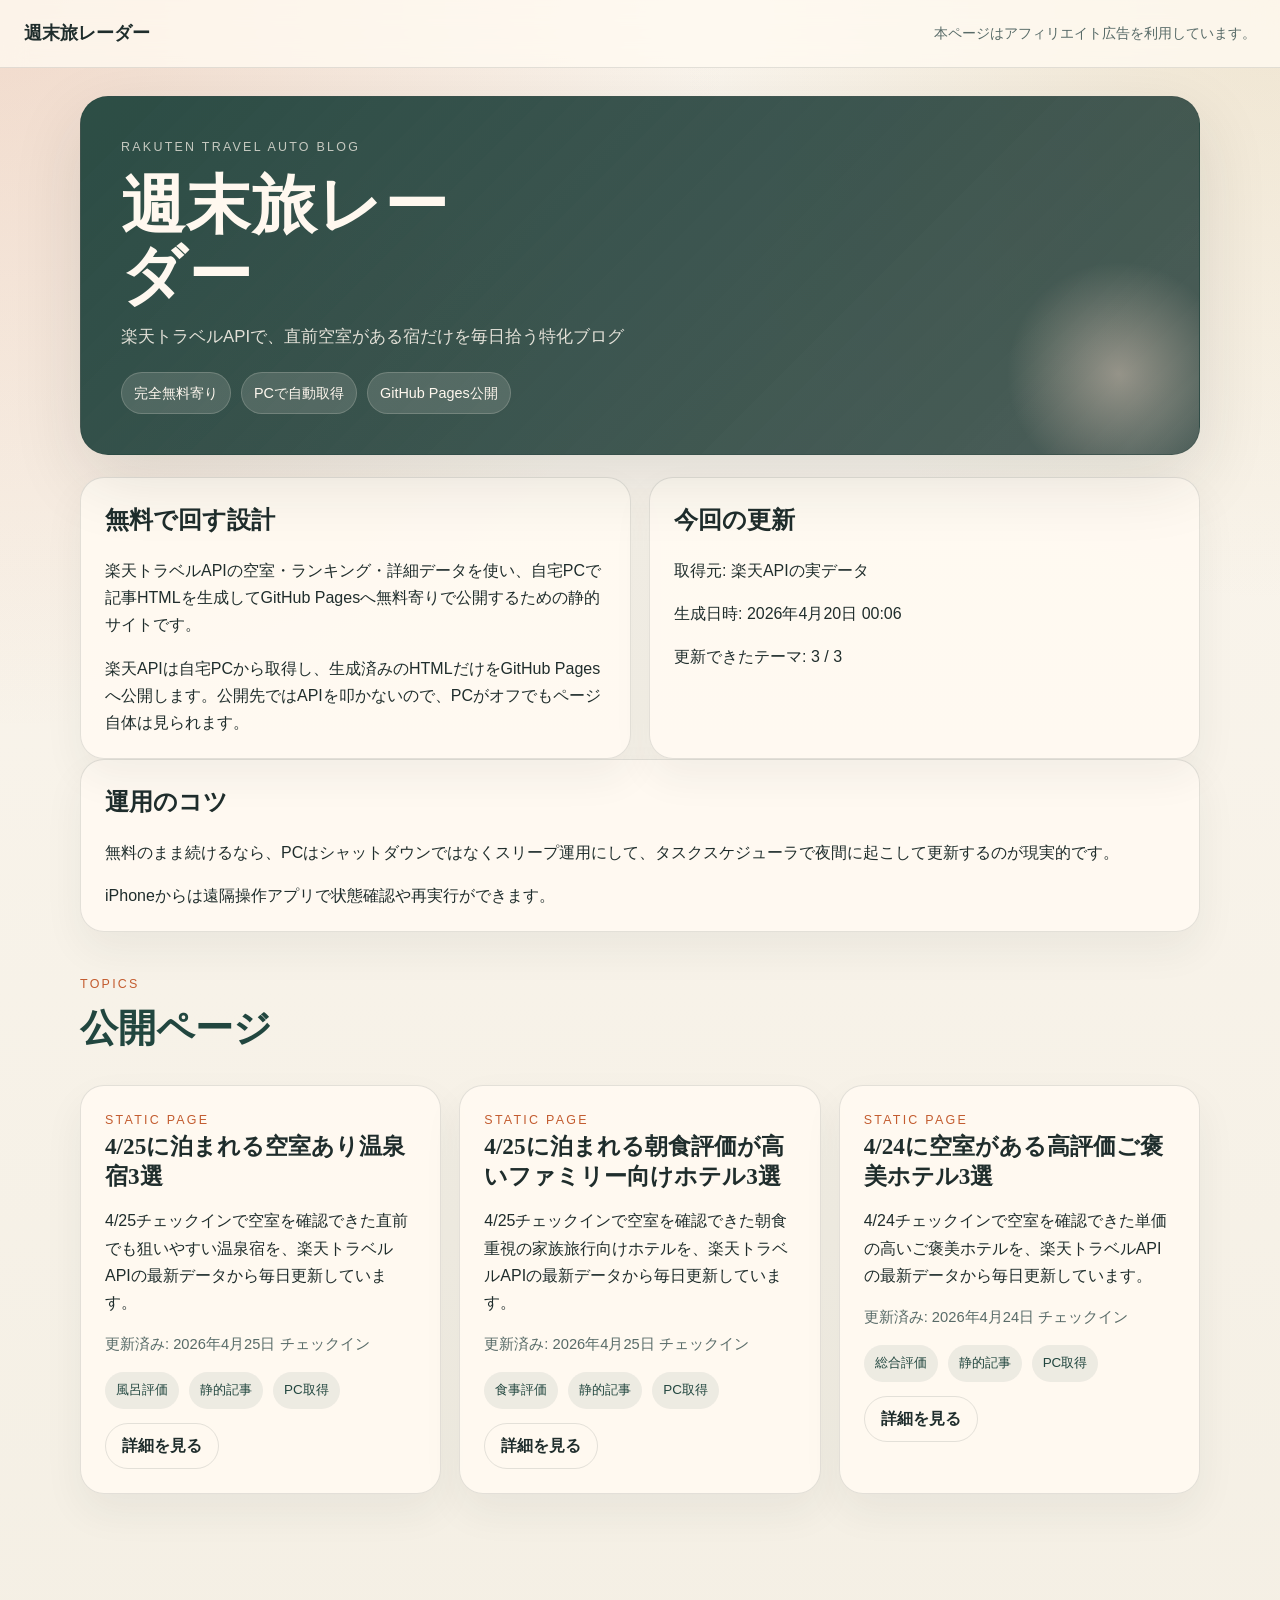
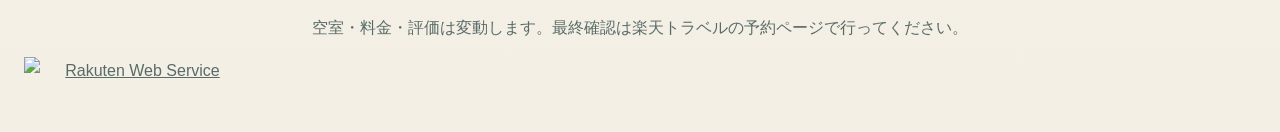
==== site/index.html @ e002a0a0 "Update travel site (2026-04-20 00:06 JST)" ====
<!DOCTYPE html>
<html lang="ja">
<head>
  <meta charset="utf-8"/>
  <meta name="viewport" content="width=device-width, initial-scale=1"/>
  <title>週末旅レーダー</title>
  <meta name="description" content="楽天トラベルAPIの空室・ランキング・詳細データを使い、自宅PCで記事HTMLを生成してGitHub Pagesへ無料寄りで公開するための静的サイトです。"/>
  <link rel="canonical" href="https://choritomo.github.io/rakuten-travel/"/>
  <link rel="stylesheet" href="assets/site.css"/>
</head>
<body>
  <header class="topbar">
    <a class="home-link" href="./">週末旅レーダー</a>
    <p>本ページはアフィリエイト広告を利用しています。</p>
  </header>
  
<main class="shell">
  
  <section class="hero">
    <p class="eyebrow">Rakuten Travel Auto Blog</p>
    <h1>週末旅レーダー</h1>
    <p class="hero-copy">楽天トラベルAPIで、直前空室がある宿だけを毎日拾う特化ブログ</p>
    <div class="hero-meta">
      
      <span>完全無料寄り</span>
      <span>PCで自動取得</span>
      <span>GitHub Pages公開</span>
    
    </div>
  </section>
  <section class="info-grid">
    <article class="panel">
      <h2>無料で回す設計</h2>
      <p>楽天トラベルAPIの空室・ランキング・詳細データを使い、自宅PCで記事HTMLを生成してGitHub Pagesへ無料寄りで公開するための静的サイトです。</p>
      <p>楽天APIは自宅PCから取得し、生成済みのHTMLだけをGitHub Pagesへ公開します。公開先ではAPIを叩かないので、PCがオフでもページ自体は見られます。</p>
    </article>
    <article class="panel">
      <h2>今回の更新</h2>
      <p>取得元: 楽天APIの実データ</p>
      <p>生成日時: 2026年4月20日 00:06</p>
      <p>更新できたテーマ: 3 / 3</p>
    </article>
  </section>
  <section class="panel">
    <h2>運用のコツ</h2>
    <p>無料のまま続けるなら、PCはシャットダウンではなくスリープ運用にして、タスクスケジューラで夜間に起こして更新するのが現実的です。</p>
    <p>iPhoneからは遠隔操作アプリで状態確認や再実行ができます。</p>
  </section>
  <section class="section-head">
    <div>
      <p class="eyebrow">Topics</p>
      <h2>公開ページ</h2>
    </div>
  </section>
  <section class="card-grid">
    
<article class="article-card">
  <p class="eyebrow">Static Page</p>
  <h3><a href="posts/last-minute-onsen/">4/25に泊まれる空室あり温泉宿3選</a></h3>
  <p>4/25チェックインで空室を確認できた直前でも狙いやすい温泉宿を、楽天トラベルAPIの最新データから毎日更新しています。</p>
  <p class="muted-note">更新済み: 2026年4月25日 チェックイン</p>
  <div class="topic-pills">
    <span>風呂評価</span><span>静的記事</span><span>PC取得</span>
  </div>
  <a class="ghost-link" href="posts/last-minute-onsen/">詳細を見る</a>
</article>


<article class="article-card">
  <p class="eyebrow">Static Page</p>
  <h3><a href="posts/family-breakfast/">4/25に泊まれる朝食評価が高いファミリー向けホテル3選</a></h3>
  <p>4/25チェックインで空室を確認できた朝食重視の家族旅行向けホテルを、楽天トラベルAPIの最新データから毎日更新しています。</p>
  <p class="muted-note">更新済み: 2026年4月25日 チェックイン</p>
  <div class="topic-pills">
    <span>食事評価</span><span>静的記事</span><span>PC取得</span>
  </div>
  <a class="ghost-link" href="posts/family-breakfast/">詳細を見る</a>
</article>


<article class="article-card">
  <p class="eyebrow">Static Page</p>
  <h3><a href="posts/premium-getaway/">4/24に空室がある高評価ご褒美ホテル3選</a></h3>
  <p>4/24チェックインで空室を確認できた単価の高いご褒美ホテルを、楽天トラベルAPIの最新データから毎日更新しています。</p>
  <p class="muted-note">更新済み: 2026年4月24日 チェックイン</p>
  <div class="topic-pills">
    <span>総合評価</span><span>静的記事</span><span>PC取得</span>
  </div>
  <a class="ghost-link" href="posts/premium-getaway/">詳細を見る</a>
</article>

  </section>
</main>

  <footer class="footer">
    <p>空室・料金・評価は変動します。最終確認は楽天トラベルの予約ページで行ってください。</p>
    <div class="credit"><a href="https://webservice.rakuten.co.jp/" target="_blank"><img src="https://webservice.rakuten.co.jp/img/credit/200709/credit_22121.gif" border="0" alt="Rakuten Web Service Center" title="Rakuten Web Service Center" width="221" height="21"/></a></div>
  </footer>
</body>
</html>
---- site/assets/site.css ----
:root {
  --bg: #f4efe4;
  --paper: rgba(255, 250, 241, 0.92);
  --ink: #1f2d2c;
  --muted: #586b68;
  --line: rgba(31, 45, 44, 0.12);
  --accent: #c35c2f;
  --accent-soft: #f4d9c7;
  --deep: #21463f;
  --gold: #bc9b53;
  --shadow: 0 24px 70px rgba(31, 45, 44, 0.12);
}

* {
  box-sizing: border-box;
}

html {
  scroll-behavior: smooth;
}

body {
  margin: 0;
  color: var(--ink);
  background:
    radial-gradient(circle at top left, rgba(195, 92, 47, 0.18), transparent 34%),
    radial-gradient(circle at top right, rgba(188, 155, 83, 0.18), transparent 28%),
    linear-gradient(180deg, #fbf6ee 0%, var(--bg) 100%);
  font-family: "BIZ UDPGothic", "Hiragino Sans", "Yu Gothic", sans-serif;
  line-height: 1.7;
}

a {
  color: inherit;
}

img {
  display: block;
  max-width: 100%;
}

.topbar {
  display: flex;
  justify-content: space-between;
  gap: 16px;
  align-items: center;
  padding: 18px 24px;
  border-bottom: 1px solid var(--line);
  background: rgba(255, 250, 241, 0.78);
  backdrop-filter: blur(12px);
  position: sticky;
  top: 0;
  z-index: 20;
}

.topbar p {
  margin: 0;
  color: var(--muted);
  font-size: 0.9rem;
}

.home-link {
  font-family: "Yu Mincho", "Hiragino Mincho ProN", "BIZ UDPMincho", serif;
  font-size: 1.15rem;
  font-weight: 700;
  text-decoration: none;
}

.shell {
  width: min(1120px, calc(100% - 32px));
  margin: 0 auto;
  padding: 28px 0 72px;
}

.hero {
  position: relative;
  overflow: hidden;
  padding: 40px;
  border: 1px solid rgba(31, 45, 44, 0.08);
  border-radius: 28px;
  background:
    linear-gradient(135deg, rgba(33, 70, 63, 0.95), rgba(27, 52, 49, 0.78)),
    linear-gradient(135deg, rgba(195, 92, 47, 0.18), transparent);
  color: #fff8ef;
  box-shadow: var(--shadow);
}

.hero::after {
  content: "";
  position: absolute;
  inset: auto -40px -40px auto;
  width: 240px;
  height: 240px;
  border-radius: 999px;
  background: radial-gradient(circle, rgba(244, 217, 199, 0.45), transparent 66%);
}

.hero.compact {
  padding: 32px 36px;
}

.hero h1 {
  margin: 12px 0 12px;
  max-width: 11ch;
  font-family: "Yu Mincho", "Hiragino Mincho ProN", "BIZ UDPMincho", serif;
  font-size: clamp(2.2rem, 5vw, 4.3rem);
  line-height: 1.1;
  letter-spacing: 0.02em;
}

.hero.compact h1 {
  max-width: 16ch;
  font-size: clamp(1.9rem, 4vw, 3.2rem);
}

.hero-copy {
  max-width: 56rem;
  margin: 0;
  color: rgba(255, 248, 239, 0.86);
  font-size: 1.05rem;
}

.eyebrow {
  margin: 0;
  color: rgba(255, 248, 239, 0.72);
  letter-spacing: 0.18em;
  text-transform: uppercase;
  font-size: 0.78rem;
}

.hero-meta,
.badge-row {
  display: flex;
  flex-wrap: wrap;
  gap: 10px;
  margin-top: 20px;
}

.hero-meta span,
.metric-badge {
  display: inline-flex;
  align-items: center;
  gap: 8px;
  padding: 8px 12px;
  border-radius: 999px;
  font-size: 0.9rem;
  background: rgba(255, 248, 239, 0.14);
  border: 1px solid rgba(255, 248, 239, 0.18);
}

.info-grid {
  display: grid;
  grid-template-columns: repeat(2, minmax(0, 1fr));
  gap: 18px;
  margin-top: 22px;
}

.panel,
.article-card,
.hotel-card {
  border: 1px solid var(--line);
  border-radius: 24px;
  background: var(--paper);
  box-shadow: 0 18px 40px rgba(31, 45, 44, 0.06);
}

.panel {
  padding: 22px 24px;
}

.error-card {
  border-color: rgba(195, 92, 47, 0.28);
  background: linear-gradient(180deg, rgba(255, 244, 238, 0.96), rgba(255, 250, 241, 0.96));
}

.error-detail {
  margin-top: 12px;
  padding: 12px 14px;
  border-radius: 16px;
  background: rgba(195, 92, 47, 0.08);
  color: #7f3417;
  font-weight: 700;
}

.error-list {
  margin: 14px 0 0;
  padding-left: 1.2rem;
  color: var(--muted);
}

.error-hint {
  margin-top: 14px;
  color: var(--muted);
  font-size: 0.95rem;
}

.panel h2,
.section-head h2,
.hotel-content h3,
.article-card h3 {
  margin: 0 0 8px;
  font-family: "Yu Mincho", "Hiragino Mincho ProN", "BIZ UDPMincho", serif;
}

.panel p:last-child,
.article-card p:last-child,
.hotel-content p:last-child {
  margin-bottom: 0;
}

.section-head {
  display: flex;
  align-items: end;
  justify-content: space-between;
  gap: 20px;
  margin-top: 42px;
  margin-bottom: 16px;
}

.section-head .eyebrow {
  color: var(--accent);
}

.section-head h2 {
  color: var(--deep);
  font-size: clamp(1.7rem, 3vw, 2.4rem);
}

.card-grid {
  display: grid;
  grid-template-columns: repeat(3, minmax(0, 1fr));
  gap: 18px;
}

.article-card {
  padding: 24px;
}

.article-card .eyebrow {
  color: var(--accent);
}

.article-card h3 {
  font-size: 1.45rem;
  line-height: 1.3;
}

.article-card a {
  text-decoration: none;
}

.ghost-link,
.primary-link {
  display: inline-flex;
  align-items: center;
  justify-content: center;
  min-height: 46px;
  border-radius: 999px;
  text-decoration: none;
  font-weight: 700;
}

.ghost-link {
  margin-top: 14px;
  padding: 0 16px;
  border: 1px solid var(--line);
}

.primary-link {
  margin-top: 18px;
  padding: 0 18px;
  background: linear-gradient(135deg, var(--accent), #da845c);
  color: #fffaf2;
}

.mini-list {
  color: var(--muted);
}

.topic-pills {
  display: flex;
  flex-wrap: wrap;
  gap: 10px;
  margin-top: 12px;
}

.topic-pills span {
  display: inline-flex;
  align-items: center;
  padding: 7px 11px;
  border-radius: 999px;
  background: rgba(33, 70, 63, 0.08);
  color: var(--deep);
  font-size: 0.84rem;
}

.hotel-list {
  display: grid;
  gap: 20px;
}

.hotel-card {
  display: grid;
  grid-template-columns: minmax(220px, 320px) 1fr;
  overflow: hidden;
}

.hotel-media {
  position: relative;
  min-height: 220px;
  background: linear-gradient(180deg, rgba(33, 70, 63, 0.16), rgba(195, 92, 47, 0.08));
}

.hotel-media img,
.image-fallback {
  width: 100%;
  height: 100%;
  object-fit: cover;
}

.image-fallback {
  display: grid;
  place-items: center;
  color: var(--muted);
  background:
    linear-gradient(135deg, rgba(188, 155, 83, 0.18), rgba(33, 70, 63, 0.12)),
    repeating-linear-gradient(
      135deg,
      transparent 0,
      transparent 14px,
      rgba(31, 45, 44, 0.04) 14px,
      rgba(31, 45, 44, 0.04) 28px
    );
}

.rank-badge {
  position: absolute;
  top: 16px;
  left: 16px;
  z-index: 1;
  padding: 8px 14px;
  border-radius: 999px;
  background: rgba(255, 250, 241, 0.92);
  color: var(--deep);
  font-weight: 700;
  box-shadow: 0 8px 20px rgba(31, 45, 44, 0.12);
}

.hotel-content {
  padding: 26px 26px 28px;
}

.hotel-content .eyebrow {
  color: var(--accent);
}

.selection-reason {
  margin: 16px 0 10px;
  color: var(--deep);
  font-weight: 700;
}

.hotel-meta p {
  color: var(--muted);
}

.footer {
  padding: 32px 24px 54px;
  text-align: center;
  color: var(--muted);
}

.credit {
  margin-top: 14px;
}

.top-banner {
  margin-bottom: 18px;
  padding: 14px 16px;
  border-radius: 18px;
  background: rgba(33, 70, 63, 0.08);
  border: 1px solid rgba(33, 70, 63, 0.12);
}

.top-banner.warning {
  background: rgba(195, 92, 47, 0.12);
  border-color: rgba(195, 92, 47, 0.2);
}

.notes {
  margin: 0;
  padding-left: 20px;
}

.setup-list ol {
  padding-left: 20px;
}

.status-stack {
  display: grid;
  gap: 10px;
}

.status-stack p {
  margin: 0;
}

.muted-note {
  color: var(--muted);
  font-size: 0.92rem;
}

.loading-card h3 {
  margin-top: 0;
}

@media (max-width: 900px) {
  .info-grid,
  .card-grid,
  .hotel-card {
    grid-template-columns: 1fr;
  }

  .hero {
    padding: 30px 24px;
  }

  .hero h1 {
    max-width: none;
  }

  .topbar {
    flex-direction: column;
    align-items: flex-start;
  }
}

@media (max-width: 640px) {
  .shell {
    width: min(100% - 20px, 1120px);
    padding-bottom: 56px;
  }

  .hotel-content,
  .panel,
  .article-card {
    padding: 20px;
  }

  .hero-meta span,
  .metric-badge {
    font-size: 0.82rem;
  }
}
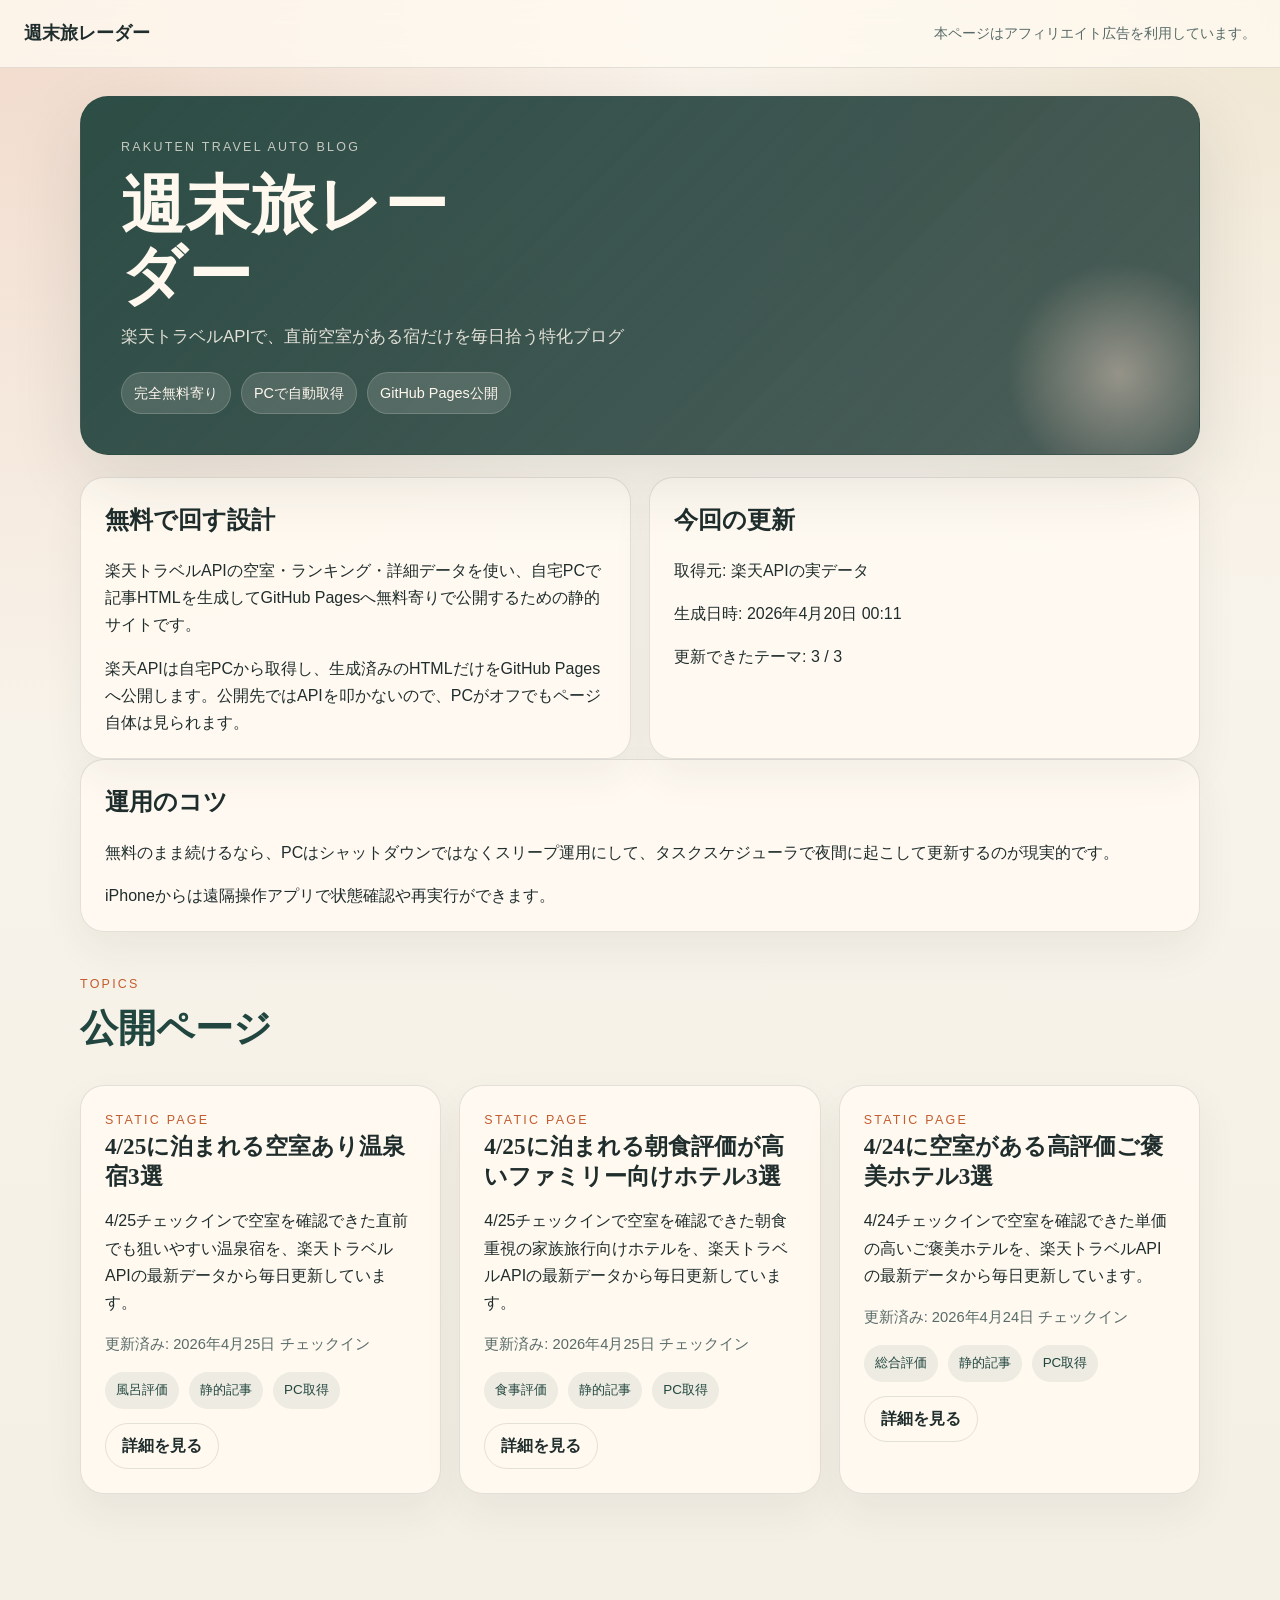
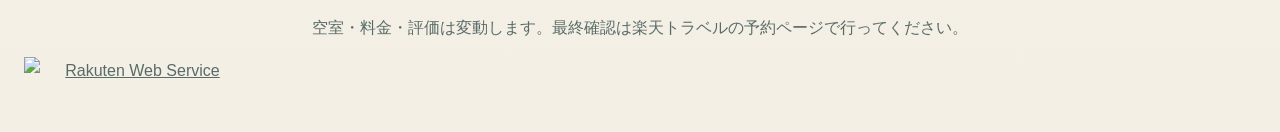
==== commit ee915ace: "Update travel site (2026-04-20 00:12 JST)" ====
--- a/site/index.html
+++ b/site/index.html
@@ -37,7 +37,7 @@
     <article class="panel">
       <h2>今回の更新</h2>
       <p>取得元: 楽天APIの実データ</p>
-      <p>生成日時: 2026年4月20日 00:06</p>
+      <p>生成日時: 2026年4月20日 00:11</p>
       <p>更新できたテーマ: 3 / 3</p>
     </article>
   </section>
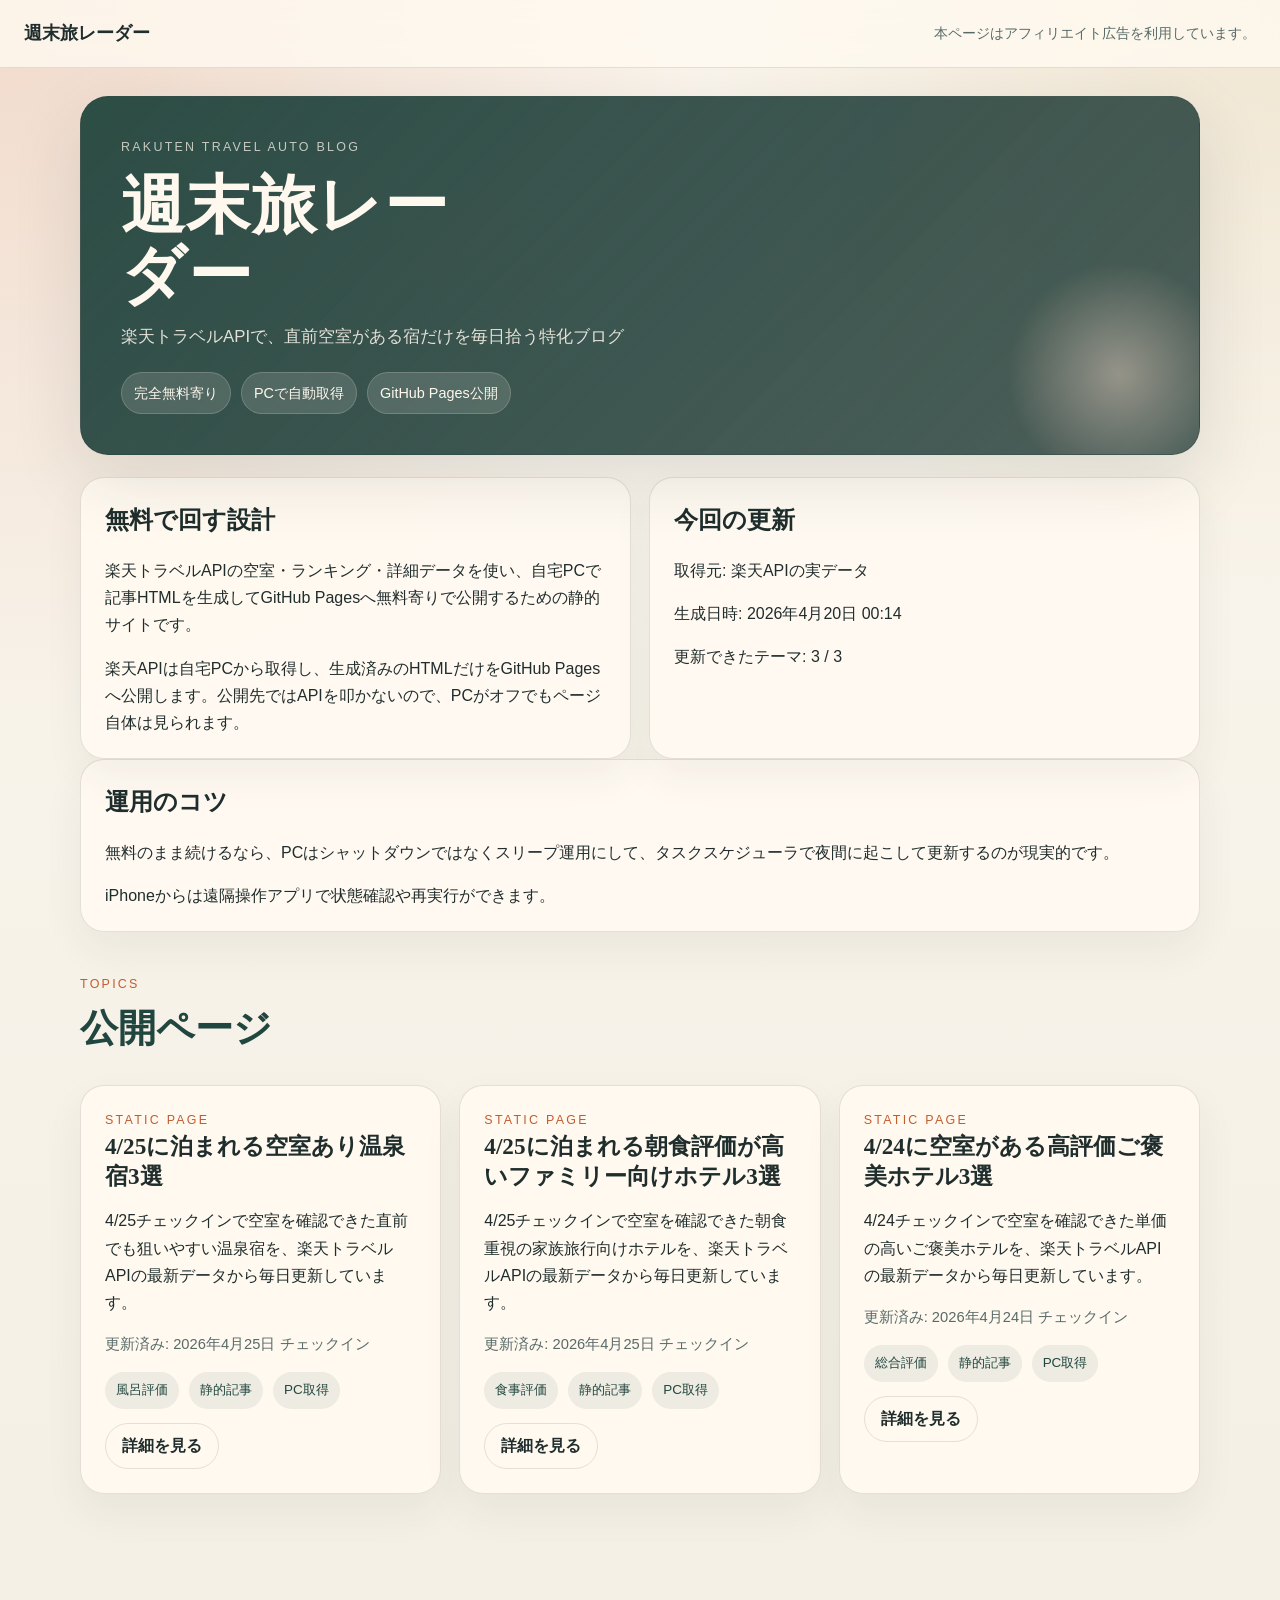
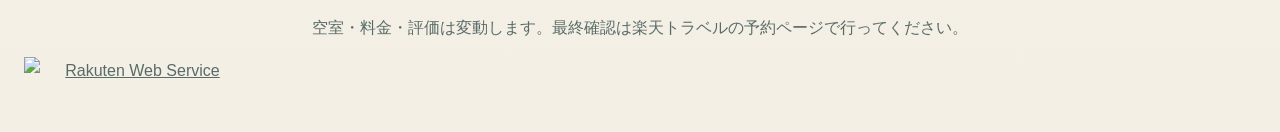
==== commit a87b4b30: "Update travel site (2026-04-20 00:15 JST)" ====
--- a/site/index.html
+++ b/site/index.html
@@ -37,7 +37,7 @@
     <article class="panel">
       <h2>今回の更新</h2>
       <p>取得元: 楽天APIの実データ</p>
-      <p>生成日時: 2026年4月20日 00:11</p>
+      <p>生成日時: 2026年4月20日 00:14</p>
       <p>更新できたテーマ: 3 / 3</p>
     </article>
   </section>
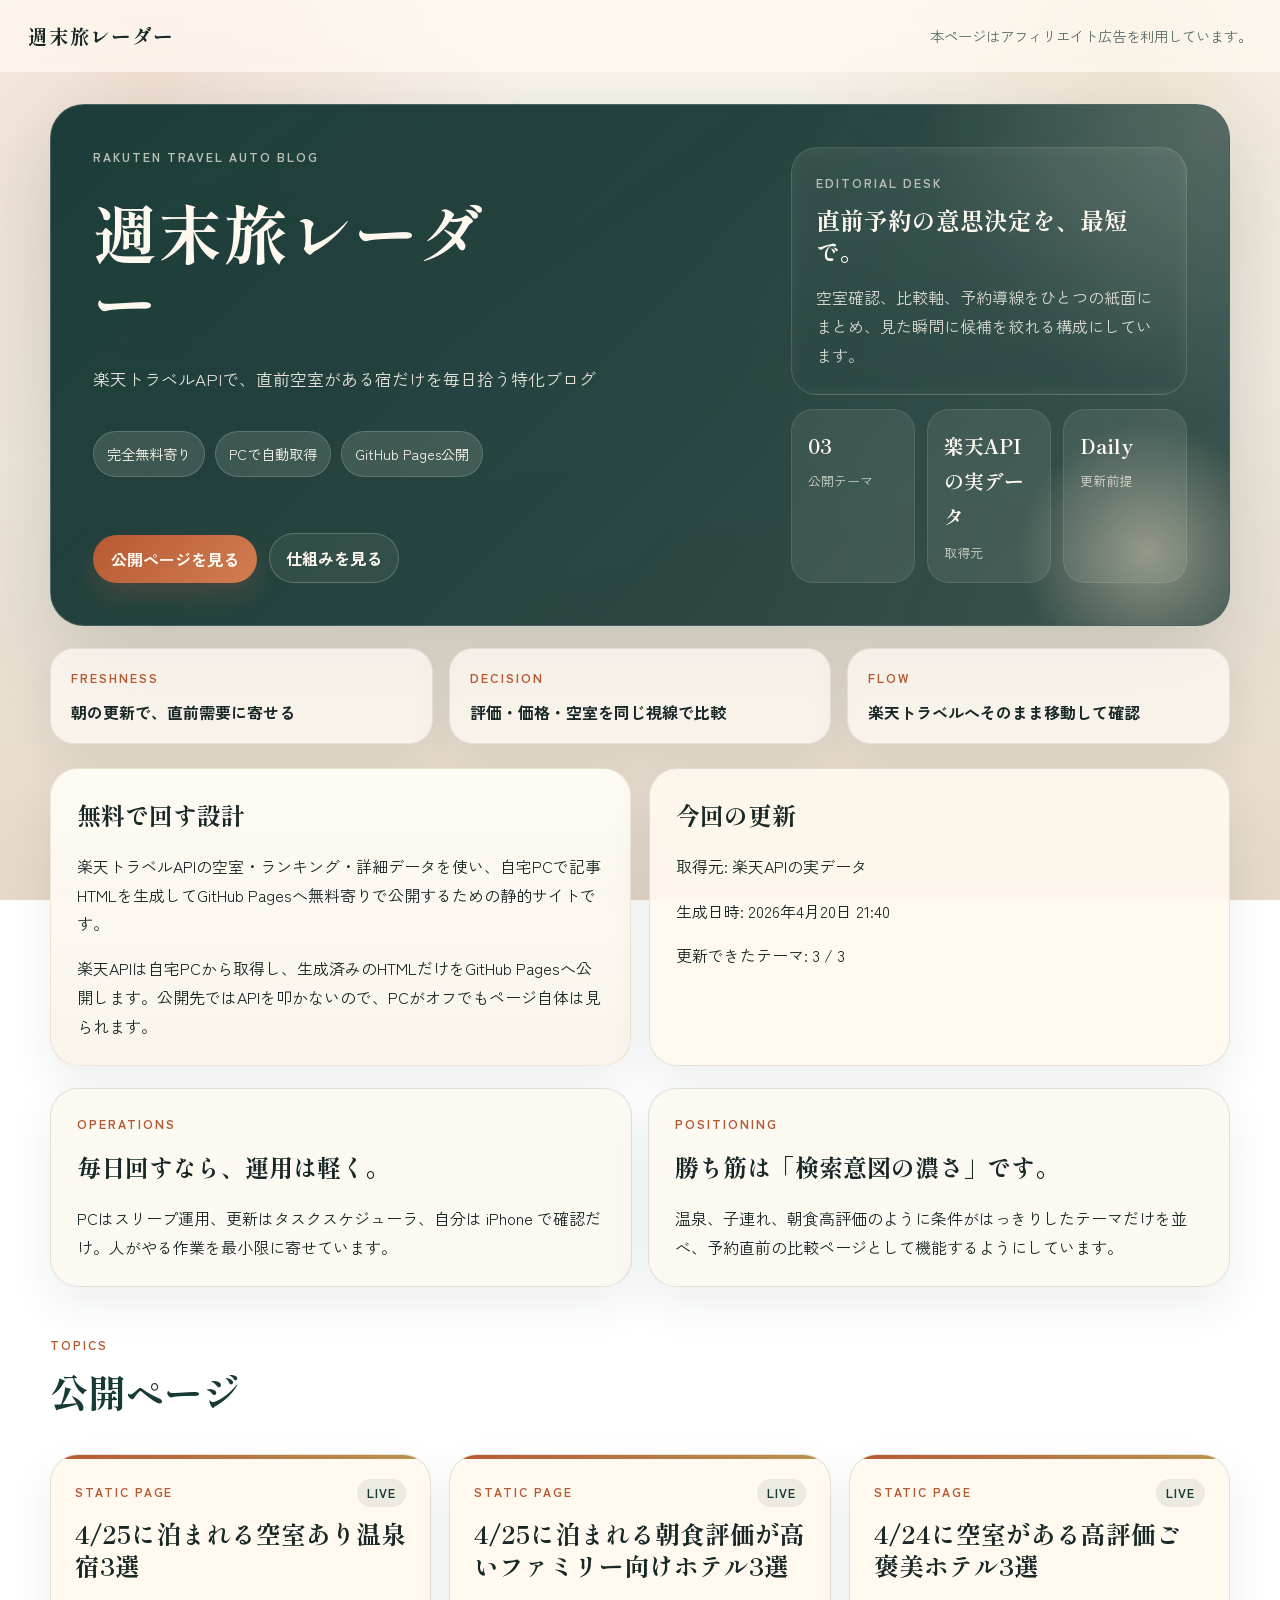
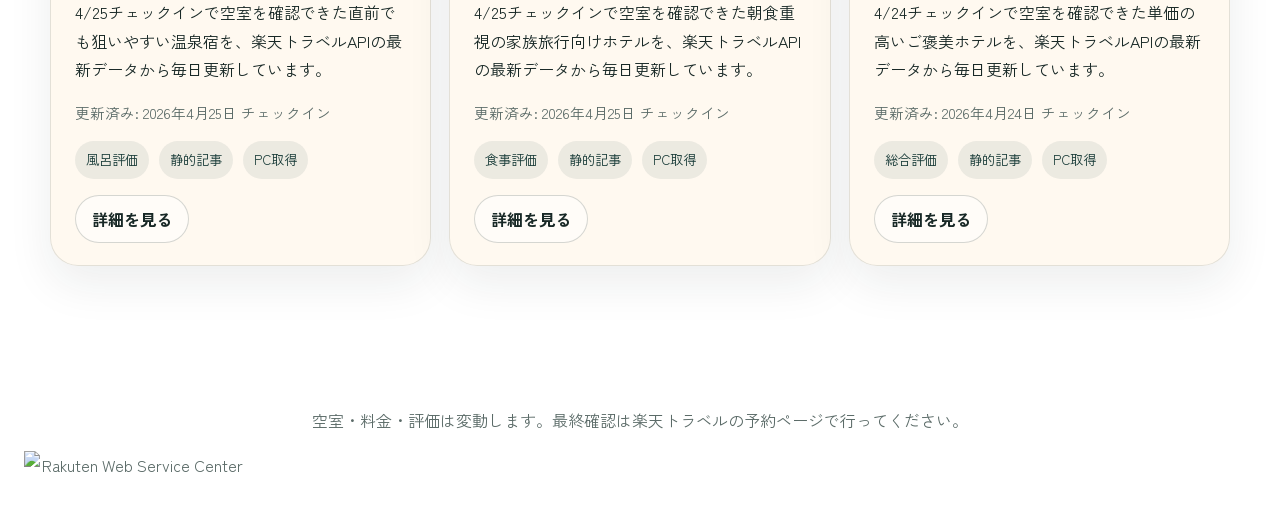
==== commit e6d81e2b: "Update travel site (2026-04-20 21:41 JST)" ====
--- a/site/index.html
+++ b/site/index.html
@@ -5,7 +5,11 @@
   <meta name="viewport" content="width=device-width, initial-scale=1"/>
   <title>週末旅レーダー</title>
   <meta name="description" content="楽天トラベルAPIの空室・ランキング・詳細データを使い、自宅PCで記事HTMLを生成してGitHub Pagesへ無料寄りで公開するための静的サイトです。"/>
+  <meta name="theme-color" content="#173a37"/>
   <link rel="canonical" href="https://choritomo.github.io/rakuten-travel/"/>
+  <link rel="preconnect" href="https://fonts.googleapis.com"/>
+  <link rel="preconnect" href="https://fonts.gstatic.com" crossorigin/>
+  <link href="https://fonts.googleapis.com/css2?family=Shippori+Mincho:wght@500;700;800&family=Zen+Kaku+Gothic+New:wght@400;500;700&display=swap" rel="stylesheet"/>
   <link rel="stylesheet" href="assets/site.css"/>
 </head>
 <body>
@@ -16,20 +20,61 @@
   
 <main class="shell">
   
-  <section class="hero">
-    <p class="eyebrow">Rakuten Travel Auto Blog</p>
-    <h1>週末旅レーダー</h1>
-    <p class="hero-copy">楽天トラベルAPIで、直前空室がある宿だけを毎日拾う特化ブログ</p>
-    <div class="hero-meta">
-      
+  <section class="hero hero-grid">
+    <div class="hero-main">
+      <p class="eyebrow">Rakuten Travel Auto Blog</p>
+      <h1>週末旅レーダー</h1>
+      <p class="hero-copy">楽天トラベルAPIで、直前空室がある宿だけを毎日拾う特化ブログ</p>
+      <div class="hero-meta">
+        
       <span>完全無料寄り</span>
       <span>PCで自動取得</span>
       <span>GitHub Pages公開</span>
     
+      </div>
+      <div class="hero-actions">
+        <a class="primary-link" href="#topics">公開ページを見る</a>
+        <a class="ghost-link ghost-link-light" href="#how-it-works">仕組みを見る</a>
+      </div>
     </div>
+    <aside class="hero-aside">
+      <div class="hero-aside-card">
+        <p class="micro-label">Editorial Desk</p>
+        <h2>直前予約の意思決定を、最短で。</h2>
+        <p>空室確認、比較軸、予約導線をひとつの紙面にまとめ、見た瞬間に候補を絞れる構成にしています。</p>
+      </div>
+      <div class="hero-stat-grid">
+        <article class="hero-stat">
+          <span class="hero-stat-value">03</span>
+          <span class="hero-stat-label">公開テーマ</span>
+        </article>
+        <article class="hero-stat">
+          <span class="hero-stat-value">楽天APIの実データ</span>
+          <span class="hero-stat-label">取得元</span>
+        </article>
+        <article class="hero-stat">
+          <span class="hero-stat-value">Daily</span>
+          <span class="hero-stat-label">更新前提</span>
+        </article>
+      </div>
+    </aside>
   </section>
-  <section class="info-grid">
-    <article class="panel">
+  <section class="feature-strip">
+    <article class="feature-chip">
+      <p class="micro-label">Freshness</p>
+      <strong>朝の更新で、直前需要に寄せる</strong>
+    </article>
+    <article class="feature-chip">
+      <p class="micro-label">Decision</p>
+      <strong>評価・価格・空室を同じ視線で比較</strong>
+    </article>
+    <article class="feature-chip">
+      <p class="micro-label">Flow</p>
+      <strong>楽天トラベルへそのまま移動して確認</strong>
+    </article>
+  </section>
+  <section class="info-grid" id="how-it-works">
+    <article class="panel panel-emphasis">
       <h2>無料で回す設計</h2>
       <p>楽天トラベルAPIの空室・ランキング・詳細データを使い、自宅PCで記事HTMLを生成してGitHub Pagesへ無料寄りで公開するための静的サイトです。</p>
       <p>楽天APIは自宅PCから取得し、生成済みのHTMLだけをGitHub Pagesへ公開します。公開先ではAPIを叩かないので、PCがオフでもページ自体は見られます。</p>
@@ -37,16 +82,23 @@
     <article class="panel">
       <h2>今回の更新</h2>
       <p>取得元: 楽天APIの実データ</p>
-      <p>生成日時: 2026年4月20日 00:14</p>
+      <p>生成日時: 2026年4月20日 21:40</p>
       <p>更新できたテーマ: 3 / 3</p>
     </article>
   </section>
-  <section class="panel">
-    <h2>運用のコツ</h2>
-    <p>無料のまま続けるなら、PCはシャットダウンではなくスリープ運用にして、タスクスケジューラで夜間に起こして更新するのが現実的です。</p>
-    <p>iPhoneからは遠隔操作アプリで状態確認や再実行ができます。</p>
+  <section class="editorial-band">
+    <article class="panel panel-soft">
+      <p class="micro-label">Operations</p>
+      <h2>毎日回すなら、運用は軽く。</h2>
+      <p>PCはスリープ運用、更新はタスクスケジューラ、自分は iPhone で確認だけ。人がやる作業を最小限に寄せています。</p>
+    </article>
+    <article class="panel panel-soft">
+      <p class="micro-label">Positioning</p>
+      <h2>勝ち筋は「検索意図の濃さ」です。</h2>
+      <p>温泉、子連れ、朝食高評価のように条件がはっきりしたテーマだけを並べ、予約直前の比較ページとして機能するようにしています。</p>
+    </article>
   </section>
-  <section class="section-head">
+  <section class="section-head" id="topics">
     <div>
       <p class="eyebrow">Topics</p>
       <h2>公開ページ</h2>
@@ -55,7 +107,10 @@
   <section class="card-grid">
     
 <article class="article-card">
-  <p class="eyebrow">Static Page</p>
+  <div class="card-kicker">
+    <p class="eyebrow">Static Page</p>
+    <span class="status-pill">LIVE</span>
+  </div>
   <h3><a href="posts/last-minute-onsen/">4/25に泊まれる空室あり温泉宿3選</a></h3>
   <p>4/25チェックインで空室を確認できた直前でも狙いやすい温泉宿を、楽天トラベルAPIの最新データから毎日更新しています。</p>
   <p class="muted-note">更新済み: 2026年4月25日 チェックイン</p>
@@ -67,7 +122,10 @@
 
 
 <article class="article-card">
-  <p class="eyebrow">Static Page</p>
+  <div class="card-kicker">
+    <p class="eyebrow">Static Page</p>
+    <span class="status-pill">LIVE</span>
+  </div>
   <h3><a href="posts/family-breakfast/">4/25に泊まれる朝食評価が高いファミリー向けホテル3選</a></h3>
   <p>4/25チェックインで空室を確認できた朝食重視の家族旅行向けホテルを、楽天トラベルAPIの最新データから毎日更新しています。</p>
   <p class="muted-note">更新済み: 2026年4月25日 チェックイン</p>
@@ -79,7 +137,10 @@
 
 
 <article class="article-card">
-  <p class="eyebrow">Static Page</p>
+  <div class="card-kicker">
+    <p class="eyebrow">Static Page</p>
+    <span class="status-pill">LIVE</span>
+  </div>
   <h3><a href="posts/premium-getaway/">4/24に空室がある高評価ご褒美ホテル3選</a></h3>
   <p>4/24チェックインで空室を確認できた単価の高いご褒美ホテルを、楽天トラベルAPIの最新データから毎日更新しています。</p>
   <p class="muted-note">更新済み: 2026年4月24日 チェックイン</p>
--- a/site/assets/site.css
+++ b/site/assets/site.css
@@ -1,14 +1,21 @@
 :root {
-  --bg: #f4efe4;
-  --paper: rgba(255, 250, 241, 0.92);
-  --ink: #1f2d2c;
-  --muted: #586b68;
-  --line: rgba(31, 45, 44, 0.12);
-  --accent: #c35c2f;
-  --accent-soft: #f4d9c7;
-  --deep: #21463f;
-  --gold: #bc9b53;
-  --shadow: 0 24px 70px rgba(31, 45, 44, 0.12);
+  --bg: #efe7da;
+  --bg-deep: #e4d8c8;
+  --surface: rgba(255, 249, 239, 0.9);
+  --surface-strong: #fffaf1;
+  --surface-muted: rgba(247, 239, 228, 0.88);
+  --ink: #182826;
+  --muted: #5b6b68;
+  --line: rgba(24, 40, 38, 0.12);
+  --line-strong: rgba(24, 40, 38, 0.18);
+  --accent: #b65933;
+  --accent-deep: #8e4322;
+  --accent-soft: rgba(182, 89, 51, 0.1);
+  --deep: #173a37;
+  --deep-soft: #2a5a54;
+  --gold: #b99553;
+  --hero-shadow: 0 32px 90px rgba(23, 58, 55, 0.18);
+  --card-shadow: 0 18px 45px rgba(24, 40, 38, 0.08);
 }
 
 * {
@@ -23,11 +30,28 @@
   margin: 0;
   color: var(--ink);
   background:
-    radial-gradient(circle at top left, rgba(195, 92, 47, 0.18), transparent 34%),
-    radial-gradient(circle at top right, rgba(188, 155, 83, 0.18), transparent 28%),
-    linear-gradient(180deg, #fbf6ee 0%, var(--bg) 100%);
-  font-family: "BIZ UDPGothic", "Hiragino Sans", "Yu Gothic", sans-serif;
-  line-height: 1.7;
+    radial-gradient(circle at 12% 12%, rgba(182, 89, 51, 0.14), transparent 28%),
+    radial-gradient(circle at 88% 6%, rgba(185, 149, 83, 0.16), transparent 24%),
+    linear-gradient(180deg, #fbf7f0 0%, var(--bg) 54%, var(--bg-deep) 100%);
+  background-attachment: fixed;
+  font-family: "Zen Kaku Gothic New", "Hiragino Sans", sans-serif;
+  line-height: 1.8;
+}
+
+body::before {
+  content: "";
+  position: fixed;
+  inset: 0;
+  pointer-events: none;
+  background:
+    repeating-linear-gradient(
+      90deg,
+      rgba(255, 255, 255, 0.08) 0,
+      rgba(255, 255, 255, 0.08) 1px,
+      transparent 1px,
+      transparent 120px
+    );
+  mask-image: linear-gradient(180deg, rgba(0, 0, 0, 0.3), transparent 85%);
 }
 
 a {
@@ -44,10 +68,10 @@
   justify-content: space-between;
   gap: 16px;
   align-items: center;
-  padding: 18px 24px;
-  border-bottom: 1px solid var(--line);
-  background: rgba(255, 250, 241, 0.78);
-  backdrop-filter: blur(12px);
+  padding: 18px 28px;
+  border-bottom: 1px solid rgba(255, 255, 255, 0.24);
+  background: rgba(255, 250, 241, 0.68);
+  backdrop-filter: blur(18px);
   position: sticky;
   top: 0;
   z-index: 20;
@@ -60,72 +84,128 @@
 }
 
 .home-link {
-  font-family: "Yu Mincho", "Hiragino Mincho ProN", "BIZ UDPMincho", serif;
-  font-size: 1.15rem;
-  font-weight: 700;
+  font-family: "Shippori Mincho", "Hiragino Mincho ProN", serif;
+  font-size: 1.22rem;
+  font-weight: 800;
+  letter-spacing: 0.04em;
   text-decoration: none;
 }
 
 .shell {
-  width: min(1120px, calc(100% - 32px));
+  width: min(1180px, calc(100% - 40px));
   margin: 0 auto;
-  padding: 28px 0 72px;
+  padding: 32px 0 84px;
+}
+
+.hero,
+.panel,
+.article-card,
+.hotel-card,
+.feature-chip {
+  animation: rise-in 0.72s cubic-bezier(0.22, 1, 0.36, 1) both;
+}
+
+.hero-grid {
+  display: grid;
+  grid-template-columns: minmax(0, 1.45fr) minmax(280px, 0.85fr);
+  gap: 22px;
+  align-items: stretch;
 }
 
 .hero {
   position: relative;
   overflow: hidden;
-  padding: 40px;
-  border: 1px solid rgba(31, 45, 44, 0.08);
-  border-radius: 28px;
+  padding: 42px;
+  border: 1px solid rgba(255, 255, 255, 0.16);
+  border-radius: 34px;
   background:
-    linear-gradient(135deg, rgba(33, 70, 63, 0.95), rgba(27, 52, 49, 0.78)),
-    linear-gradient(135deg, rgba(195, 92, 47, 0.18), transparent);
+    linear-gradient(135deg, rgba(23, 58, 55, 0.98), rgba(28, 58, 54, 0.9)),
+    linear-gradient(145deg, rgba(182, 89, 51, 0.26), transparent 45%);
   color: #fff8ef;
-  box-shadow: var(--shadow);
+  box-shadow: var(--hero-shadow);
+}
+
+.hero::before {
+  content: "";
+  position: absolute;
+  inset: 0;
+  background:
+    radial-gradient(circle at top right, rgba(255, 246, 229, 0.18), transparent 24%),
+    linear-gradient(110deg, transparent 55%, rgba(255, 255, 255, 0.05) 100%);
+  pointer-events: none;
 }
 
 .hero::after {
   content: "";
   position: absolute;
-  inset: auto -40px -40px auto;
-  width: 240px;
-  height: 240px;
+  inset: auto -48px -58px auto;
+  width: 260px;
+  height: 260px;
   border-radius: 999px;
-  background: radial-gradient(circle, rgba(244, 217, 199, 0.45), transparent 66%);
+  background: radial-gradient(circle, rgba(255, 232, 200, 0.42), transparent 70%);
 }
 
 .hero.compact {
-  padding: 32px 36px;
+  padding: 34px 36px;
+}
+
+.hero-main,
+.hero-aside {
+  position: relative;
+  z-index: 1;
+}
+
+.hero-main {
+  display: flex;
+  flex-direction: column;
+  justify-content: space-between;
 }
 
 .hero h1 {
-  margin: 12px 0 12px;
+  margin: 14px 0 14px;
   max-width: 11ch;
-  font-family: "Yu Mincho", "Hiragino Mincho ProN", "BIZ UDPMincho", serif;
-  font-size: clamp(2.2rem, 5vw, 4.3rem);
-  line-height: 1.1;
+  font-family: "Shippori Mincho", "Hiragino Mincho ProN", serif;
+  font-size: clamp(2.55rem, 5vw, 4.8rem);
+  line-height: 1.08;
   letter-spacing: 0.02em;
 }
 
 .hero.compact h1 {
-  max-width: 16ch;
-  font-size: clamp(1.9rem, 4vw, 3.2rem);
+  max-width: 15ch;
+  font-size: clamp(2rem, 4vw, 3.35rem);
 }
 
 .hero-copy {
   max-width: 56rem;
   margin: 0;
-  color: rgba(255, 248, 239, 0.86);
-  font-size: 1.05rem;
+  color: rgba(255, 248, 239, 0.88);
+  font-size: 1.06rem;
 }
 
 .eyebrow {
   margin: 0;
-  color: rgba(255, 248, 239, 0.72);
-  letter-spacing: 0.18em;
+  color: var(--accent);
+  letter-spacing: 0.16em;
   text-transform: uppercase;
+  font-size: 0.76rem;
+  font-weight: 700;
+}
+
+.hero .eyebrow {
+  color: rgba(255, 248, 239, 0.7);
+}
+
+.micro-label {
+  margin: 0 0 10px;
   font-size: 0.78rem;
+  letter-spacing: 0.16em;
+  text-transform: uppercase;
+  color: var(--accent);
+  font-weight: 700;
+}
+
+.hero .micro-label {
+  color: rgba(255, 248, 239, 0.66);
 }
 
 .hero-meta,
@@ -133,73 +213,157 @@
   display: flex;
   flex-wrap: wrap;
   gap: 10px;
-  margin-top: 20px;
+  margin-top: 22px;
 }
 
 .hero-meta span,
 .metric-badge {
   display: inline-flex;
   align-items: center;
+  justify-content: center;
   gap: 8px;
-  padding: 8px 12px;
+  padding: 9px 13px;
   border-radius: 999px;
-  font-size: 0.9rem;
-  background: rgba(255, 248, 239, 0.14);
+  font-size: 0.89rem;
+  background: rgba(255, 248, 239, 0.12);
   border: 1px solid rgba(255, 248, 239, 0.18);
 }
 
+.hero-actions {
+  display: flex;
+  flex-wrap: wrap;
+  gap: 12px;
+  margin-top: 26px;
+}
+
+.hero-aside {
+  display: grid;
+  gap: 14px;
+}
+
+.hero-aside-card {
+  padding: 24px;
+  min-height: 188px;
+  border-radius: 26px;
+  background:
+    linear-gradient(180deg, rgba(255, 248, 239, 0.12), rgba(255, 248, 239, 0.06));
+  border: 1px solid rgba(255, 248, 239, 0.12);
+  backdrop-filter: blur(8px);
+}
+
+.hero-aside-card h2 {
+  margin: 0 0 10px;
+  font-family: "Shippori Mincho", "Hiragino Mincho ProN", serif;
+  font-size: 1.48rem;
+  line-height: 1.32;
+}
+
+.hero-aside-card p:last-child {
+  margin-bottom: 0;
+  color: rgba(255, 248, 239, 0.82);
+}
+
+.hero-stat-grid {
+  display: grid;
+  grid-template-columns: repeat(3, minmax(0, 1fr));
+  gap: 12px;
+}
+
+.hero-stat {
+  padding: 18px 16px;
+  border-radius: 22px;
+  background: rgba(255, 248, 239, 0.08);
+  border: 1px solid rgba(255, 248, 239, 0.1);
+}
+
+.hero-stat-value {
+  display: block;
+  font-family: "Shippori Mincho", "Hiragino Mincho ProN", serif;
+  font-size: 1.24rem;
+  font-weight: 700;
+  color: #fff9f1;
+}
+
+.hero-stat-label {
+  display: block;
+  margin-top: 6px;
+  font-size: 0.82rem;
+  color: rgba(255, 248, 239, 0.74);
+}
+
+.feature-strip,
+.editorial-band {
+  display: grid;
+  gap: 16px;
+  margin-top: 22px;
+}
+
+.feature-strip {
+  grid-template-columns: repeat(3, minmax(0, 1fr));
+}
+
+.feature-chip {
+  padding: 18px 20px;
+  border-radius: 24px;
+  background: rgba(255, 251, 245, 0.72);
+  border: 1px solid rgba(24, 40, 38, 0.08);
+  box-shadow: var(--card-shadow);
+}
+
+.feature-chip strong {
+  display: block;
+  font-size: 1rem;
+  line-height: 1.55;
+}
+
+.info-grid,
+.editorial-band {
+  grid-template-columns: repeat(2, minmax(0, 1fr));
+}
+
 .info-grid {
   display: grid;
-  grid-template-columns: repeat(2, minmax(0, 1fr));
   gap: 18px;
-  margin-top: 22px;
+  margin-top: 24px;
+}
+
+.info-grid-rich {
+  align-items: stretch;
 }
 
 .panel,
 .article-card,
 .hotel-card {
   border: 1px solid var(--line);
-  border-radius: 24px;
-  background: var(--paper);
-  box-shadow: 0 18px 40px rgba(31, 45, 44, 0.06);
+  border-radius: 28px;
+  background: var(--surface);
+  box-shadow: var(--card-shadow);
 }
 
 .panel {
-  padding: 22px 24px;
-}
-
-.error-card {
-  border-color: rgba(195, 92, 47, 0.28);
-  background: linear-gradient(180deg, rgba(255, 244, 238, 0.96), rgba(255, 250, 241, 0.96));
-}
-
-.error-detail {
-  margin-top: 12px;
-  padding: 12px 14px;
-  border-radius: 16px;
-  background: rgba(195, 92, 47, 0.08);
-  color: #7f3417;
-  font-weight: 700;
-}
-
-.error-list {
-  margin: 14px 0 0;
-  padding-left: 1.2rem;
-  color: var(--muted);
-}
-
-.error-hint {
-  margin-top: 14px;
-  color: var(--muted);
-  font-size: 0.95rem;
+  padding: 24px 26px;
+}
+
+.panel-emphasis {
+  background:
+    linear-gradient(180deg, rgba(255, 252, 246, 0.96), rgba(249, 243, 234, 0.94));
+  border-color: rgba(185, 149, 83, 0.18);
+}
+
+.panel-soft {
+  background: rgba(252, 248, 240, 0.76);
+}
+
+.article-summary {
+  margin-top: 18px;
 }
 
 .panel h2,
 .section-head h2,
 .hotel-content h3,
 .article-card h3 {
-  margin: 0 0 8px;
-  font-family: "Yu Mincho", "Hiragino Mincho ProN", "BIZ UDPMincho", serif;
+  margin: 0 0 10px;
+  font-family: "Shippori Mincho", "Hiragino Mincho ProN", serif;
 }
 
 .panel p:last-child,
@@ -208,22 +372,31 @@
   margin-bottom: 0;
 }
 
+.top-banner {
+  margin-bottom: 18px;
+  padding: 14px 18px;
+  border-radius: 18px;
+  background: rgba(23, 58, 55, 0.08);
+  border: 1px solid rgba(23, 58, 55, 0.12);
+}
+
+.top-banner.warning {
+  background: rgba(182, 89, 51, 0.12);
+  border-color: rgba(182, 89, 51, 0.22);
+}
+
 .section-head {
   display: flex;
   align-items: end;
   justify-content: space-between;
   gap: 20px;
-  margin-top: 42px;
-  margin-bottom: 16px;
-}
-
-.section-head .eyebrow {
-  color: var(--accent);
+  margin-top: 48px;
+  margin-bottom: 18px;
 }
 
 .section-head h2 {
   color: var(--deep);
-  font-size: clamp(1.7rem, 3vw, 2.4rem);
+  font-size: clamp(1.8rem, 3vw, 2.55rem);
 }
 
 .card-grid {
@@ -233,7 +406,47 @@
 }
 
 .article-card {
-  padding: 24px;
+  position: relative;
+  padding: 24px 24px 22px;
+  overflow: hidden;
+  transition: transform 0.28s ease, box-shadow 0.28s ease, border-color 0.28s ease;
+}
+
+.article-card::before {
+  content: "";
+  position: absolute;
+  inset: 0 auto auto 0;
+  width: 100%;
+  height: 4px;
+  background: linear-gradient(90deg, var(--accent), var(--gold));
+}
+
+.article-card:hover,
+.hotel-card:hover,
+.feature-chip:hover {
+  transform: translateY(-4px);
+  box-shadow: 0 26px 54px rgba(24, 40, 38, 0.12);
+}
+
+.card-kicker {
+  display: flex;
+  justify-content: space-between;
+  align-items: center;
+  gap: 10px;
+  margin-bottom: 10px;
+}
+
+.status-pill {
+  display: inline-flex;
+  align-items: center;
+  min-height: 28px;
+  padding: 0 10px;
+  border-radius: 999px;
+  background: rgba(23, 58, 55, 0.08);
+  color: var(--deep);
+  font-size: 0.78rem;
+  font-weight: 700;
+  letter-spacing: 0.08em;
 }
 
 .article-card .eyebrow {
@@ -241,8 +454,8 @@
 }
 
 .article-card h3 {
-  font-size: 1.45rem;
-  line-height: 1.3;
+  font-size: 1.54rem;
+  line-height: 1.32;
 }
 
 .article-card a {
@@ -254,34 +467,44 @@
   display: inline-flex;
   align-items: center;
   justify-content: center;
-  min-height: 46px;
+  min-height: 48px;
   border-radius: 999px;
   text-decoration: none;
   font-weight: 700;
+  transition: transform 0.2s ease, background-color 0.2s ease, border-color 0.2s ease;
+}
+
+.ghost-link:hover,
+.primary-link:hover {
+  transform: translateY(-1px);
 }
 
 .ghost-link {
-  margin-top: 14px;
+  margin-top: 16px;
   padding: 0 16px;
-  border: 1px solid var(--line);
+  border: 1px solid var(--line-strong);
+  background: rgba(255, 255, 255, 0.52);
+}
+
+.ghost-link-light {
+  color: #fff8ef;
+  border-color: rgba(255, 248, 239, 0.22);
+  background: rgba(255, 248, 239, 0.06);
 }
 
 .primary-link {
   margin-top: 18px;
   padding: 0 18px;
-  background: linear-gradient(135deg, var(--accent), #da845c);
+  background: linear-gradient(135deg, var(--accent), #d27d52);
   color: #fffaf2;
-}
-
-.mini-list {
-  color: var(--muted);
+  box-shadow: 0 12px 24px rgba(182, 89, 51, 0.22);
 }
 
 .topic-pills {
   display: flex;
   flex-wrap: wrap;
   gap: 10px;
-  margin-top: 12px;
+  margin-top: 14px;
 }
 
 .topic-pills span {
@@ -289,26 +512,31 @@
   align-items: center;
   padding: 7px 11px;
   border-radius: 999px;
-  background: rgba(33, 70, 63, 0.08);
+  background: rgba(23, 58, 55, 0.08);
   color: var(--deep);
-  font-size: 0.84rem;
+  font-size: 0.83rem;
+}
+
+.muted-note {
+  color: var(--muted);
+  font-size: 0.92rem;
 }
 
 .hotel-list {
   display: grid;
-  gap: 20px;
+  gap: 22px;
 }
 
 .hotel-card {
   display: grid;
-  grid-template-columns: minmax(220px, 320px) 1fr;
+  grid-template-columns: minmax(260px, 360px) 1fr;
   overflow: hidden;
 }
 
 .hotel-media {
   position: relative;
-  min-height: 220px;
-  background: linear-gradient(180deg, rgba(33, 70, 63, 0.16), rgba(195, 92, 47, 0.08));
+  min-height: 240px;
+  background: linear-gradient(180deg, rgba(23, 58, 55, 0.2), rgba(182, 89, 51, 0.08));
 }
 
 .hotel-media img,
@@ -321,33 +549,61 @@
 .image-fallback {
   display: grid;
   place-items: center;
-  color: var(--muted);
+  color: rgba(255, 255, 255, 0.74);
   background:
-    linear-gradient(135deg, rgba(188, 155, 83, 0.18), rgba(33, 70, 63, 0.12)),
+    linear-gradient(135deg, rgba(185, 149, 83, 0.22), rgba(23, 58, 55, 0.34)),
     repeating-linear-gradient(
       135deg,
       transparent 0,
       transparent 14px,
-      rgba(31, 45, 44, 0.04) 14px,
-      rgba(31, 45, 44, 0.04) 28px
+      rgba(255, 255, 255, 0.06) 14px,
+      rgba(255, 255, 255, 0.06) 28px
     );
 }
 
 .rank-badge {
   position: absolute;
-  top: 16px;
-  left: 16px;
-  z-index: 1;
+  top: 18px;
+  left: 18px;
+  z-index: 2;
   padding: 8px 14px;
   border-radius: 999px;
   background: rgba(255, 250, 241, 0.92);
   color: var(--deep);
   font-weight: 700;
-  box-shadow: 0 8px 20px rgba(31, 45, 44, 0.12);
+  box-shadow: 0 10px 22px rgba(24, 40, 38, 0.14);
+}
+
+.hotel-media-overlay {
+  position: absolute;
+  inset: auto 18px 18px 18px;
+  z-index: 1;
+  display: flex;
+  align-items: end;
+  justify-content: space-between;
+  gap: 14px;
+  padding: 14px 16px;
+  border-radius: 18px;
+  background: linear-gradient(180deg, rgba(13, 24, 23, 0.08), rgba(13, 24, 23, 0.62));
+  color: #fff8ef;
+  backdrop-filter: blur(8px);
+}
+
+.hotel-media-overlay span {
+  font-size: 0.86rem;
+  letter-spacing: 0.08em;
+  text-transform: uppercase;
+}
+
+.hotel-media-overlay strong {
+  font-size: 1rem;
 }
 
 .hotel-content {
-  padding: 26px 26px 28px;
+  display: flex;
+  flex-direction: column;
+  gap: 14px;
+  padding: 28px 28px 30px;
 }
 
 .hotel-content .eyebrow {
@@ -355,100 +611,227 @@
 }
 
 .selection-reason {
-  margin: 16px 0 10px;
+  margin: 2px 0 0;
   color: var(--deep);
   font-weight: 700;
 }
 
-.hotel-meta p {
+.hotel-description {
+  margin: 0;
+}
+
+.hotel-meta-grid {
+  display: grid;
+  grid-template-columns: repeat(2, minmax(0, 1fr));
+  gap: 10px;
+}
+
+.meta-item {
+  padding: 12px 14px;
+  border-radius: 18px;
+  background: rgba(23, 58, 55, 0.05);
+  border: 1px solid rgba(23, 58, 55, 0.08);
+}
+
+.meta-item span {
+  display: block;
+  margin-bottom: 6px;
+  font-size: 0.76rem;
+  letter-spacing: 0.08em;
+  text-transform: uppercase;
   color: var(--muted);
 }
 
+.meta-item strong {
+  display: block;
+  font-size: 0.95rem;
+  line-height: 1.55;
+}
+
+.hotel-footer {
+  display: flex;
+  justify-content: space-between;
+  align-items: end;
+  gap: 16px;
+  margin-top: auto;
+  padding-top: 8px;
+  border-top: 1px dashed rgba(24, 40, 38, 0.12);
+}
+
+.hotel-footer .primary-link {
+  margin-top: 0;
+  white-space: nowrap;
+}
+
+.brief-list,
+.notes,
+.error-list {
+  margin: 0;
+  padding-left: 20px;
+}
+
+.brief-list {
+  list-style: none;
+  padding-left: 0;
+  display: grid;
+  gap: 10px;
+}
+
+.brief-list li {
+  display: flex;
+  justify-content: space-between;
+  gap: 12px;
+  padding: 10px 0;
+  border-bottom: 1px solid rgba(255, 248, 239, 0.12);
+}
+
+.brief-list li:last-child {
+  border-bottom: 0;
+  padding-bottom: 0;
+}
+
+.brief-list span {
+  color: rgba(255, 248, 239, 0.72);
+}
+
+.brief-list strong {
+  text-align: right;
+  color: #fff9f1;
+}
+
+.error-card {
+  border-color: rgba(182, 89, 51, 0.28);
+  background: linear-gradient(180deg, rgba(255, 244, 238, 0.96), rgba(255, 250, 241, 0.96));
+}
+
+.error-detail {
+  margin-top: 12px;
+  padding: 12px 14px;
+  border-radius: 16px;
+  background: rgba(182, 89, 51, 0.08);
+  color: #7f3417;
+  font-weight: 700;
+}
+
+.error-list {
+  margin-top: 14px;
+  color: var(--muted);
+}
+
+.error-hint {
+  margin-top: 14px;
+  color: var(--muted);
+  font-size: 0.95rem;
+}
+
 .footer {
-  padding: 32px 24px 54px;
+  padding: 40px 24px 58px;
   text-align: center;
   color: var(--muted);
 }
 
 .credit {
-  margin-top: 14px;
-}
-
-.top-banner {
-  margin-bottom: 18px;
-  padding: 14px 16px;
-  border-radius: 18px;
-  background: rgba(33, 70, 63, 0.08);
-  border: 1px solid rgba(33, 70, 63, 0.12);
-}
-
-.top-banner.warning {
-  background: rgba(195, 92, 47, 0.12);
-  border-color: rgba(195, 92, 47, 0.2);
-}
-
-.notes {
-  margin: 0;
-  padding-left: 20px;
-}
-
-.setup-list ol {
-  padding-left: 20px;
-}
-
-.status-stack {
-  display: grid;
-  gap: 10px;
-}
-
-.status-stack p {
-  margin: 0;
-}
-
-.muted-note {
-  color: var(--muted);
-  font-size: 0.92rem;
-}
-
-.loading-card h3 {
-  margin-top: 0;
-}
-
-@media (max-width: 900px) {
+  margin-top: 16px;
+}
+
+@keyframes rise-in {
+  from {
+    opacity: 0;
+    transform: translateY(16px);
+  }
+
+  to {
+    opacity: 1;
+    transform: translateY(0);
+  }
+}
+
+.card-grid .article-card:nth-child(2),
+.feature-strip .feature-chip:nth-child(2),
+.hotel-list .hotel-card:nth-child(2) {
+  animation-delay: 0.06s;
+}
+
+.card-grid .article-card:nth-child(3),
+.feature-strip .feature-chip:nth-child(3),
+.hotel-list .hotel-card:nth-child(3) {
+  animation-delay: 0.12s;
+}
+
+@media (max-width: 1080px) {
+  .hero-grid,
+  .feature-strip,
   .info-grid,
+  .editorial-band,
   .card-grid,
   .hotel-card {
     grid-template-columns: 1fr;
   }
 
-  .hero {
-    padding: 30px 24px;
-  }
-
   .hero h1 {
     max-width: none;
   }
 
+  .hero-aside {
+    margin-top: 8px;
+  }
+}
+
+@media (max-width: 760px) {
+  .shell {
+    width: min(100% - 24px, 1180px);
+    padding-bottom: 68px;
+  }
+
   .topbar {
+    padding: 16px 18px;
     flex-direction: column;
     align-items: flex-start;
   }
-}
-
-@media (max-width: 640px) {
-  .shell {
-    width: min(100% - 20px, 1120px);
-    padding-bottom: 56px;
-  }
-
+
+  .hero,
+  .hero.compact,
+  .panel,
+  .article-card,
   .hotel-content,
-  .panel,
-  .article-card {
-    padding: 20px;
+  .feature-chip,
+  .hero-aside-card {
+    padding: 22px;
+  }
+
+  .hero-stat-grid,
+  .hotel-meta-grid {
+    grid-template-columns: 1fr;
+  }
+
+  .hotel-footer {
+    align-items: stretch;
+    flex-direction: column;
+  }
+
+  .hotel-footer .primary-link {
+    width: 100%;
+  }
+}
+
+@media (max-width: 560px) {
+  .hero-actions,
+  .hero-meta,
+  .badge-row {
+    gap: 8px;
   }
 
   .hero-meta span,
-  .metric-badge {
-    font-size: 0.82rem;
-  }
-}
+  .metric-badge,
+  .topic-pills span {
+    font-size: 0.8rem;
+  }
+
+  .hero-stat {
+    padding: 14px;
+  }
+
+  .hotel-media {
+    min-height: 210px;
+  }
+}
